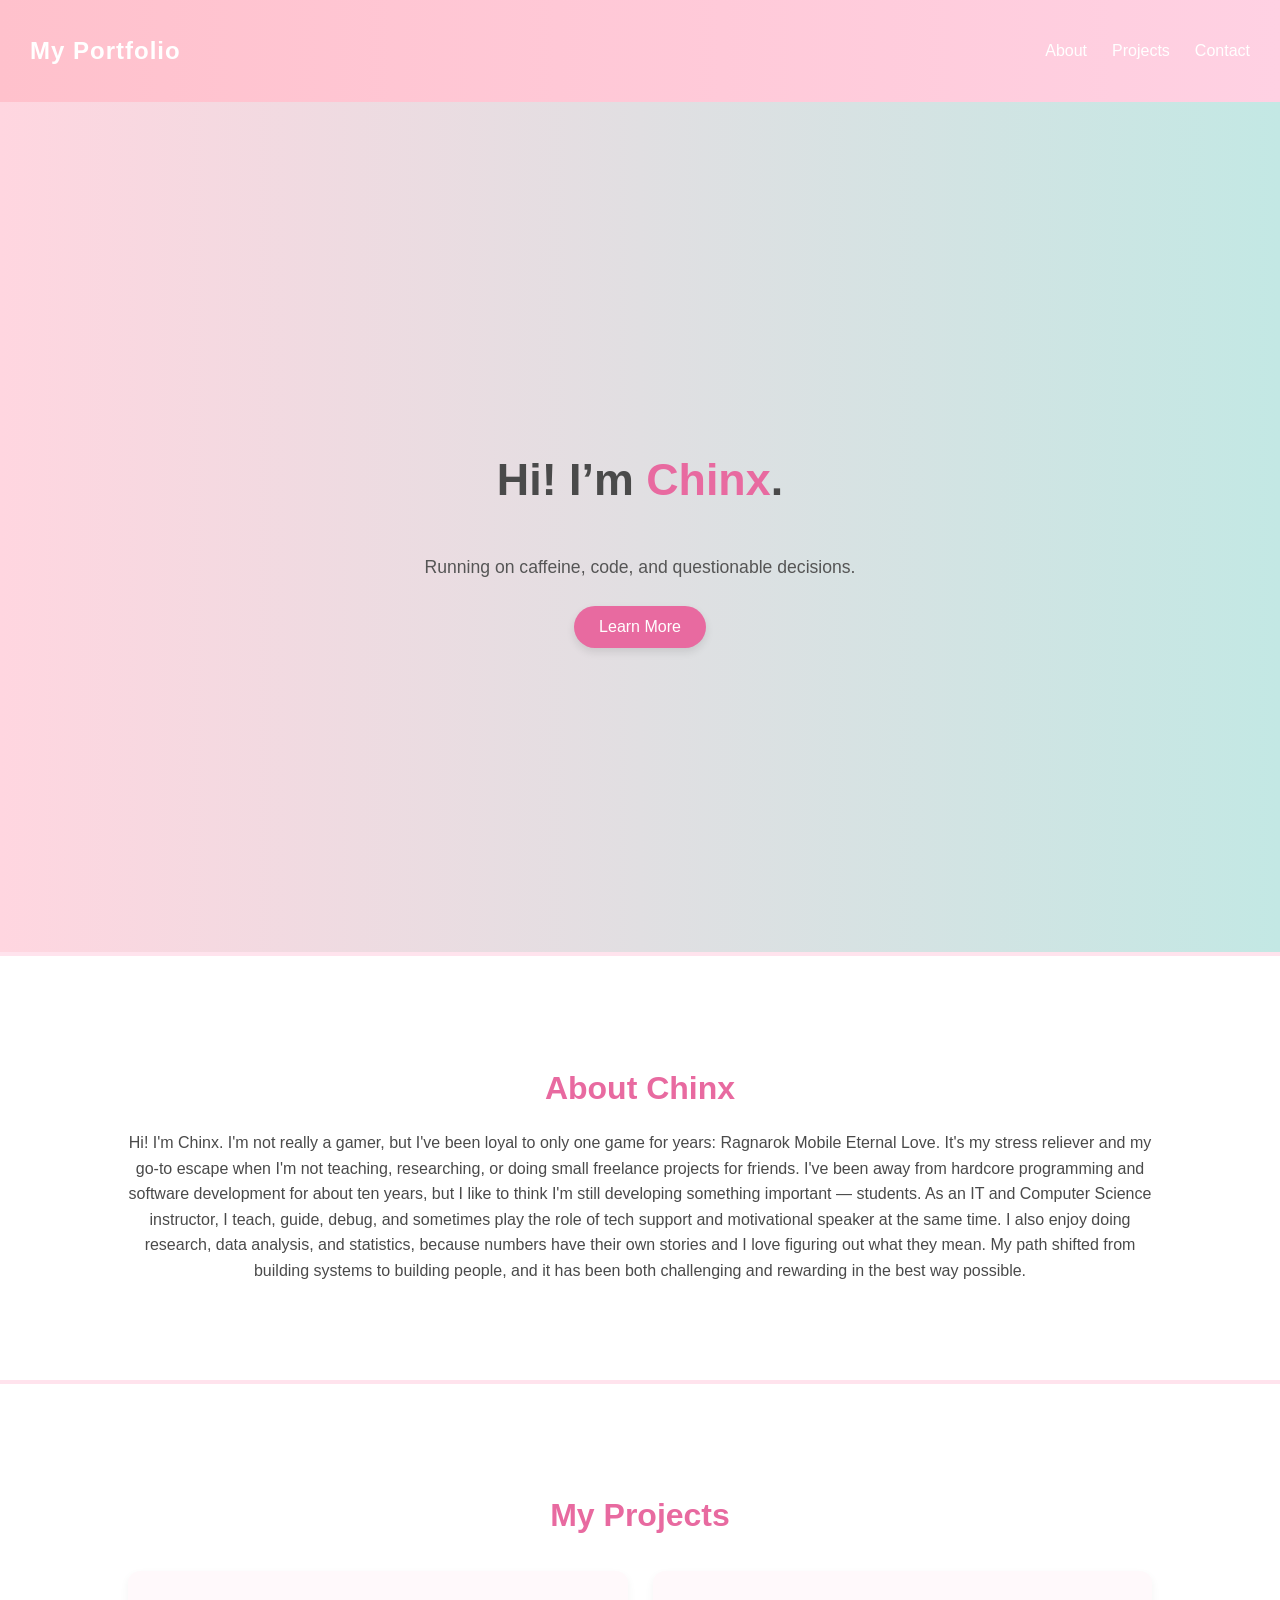
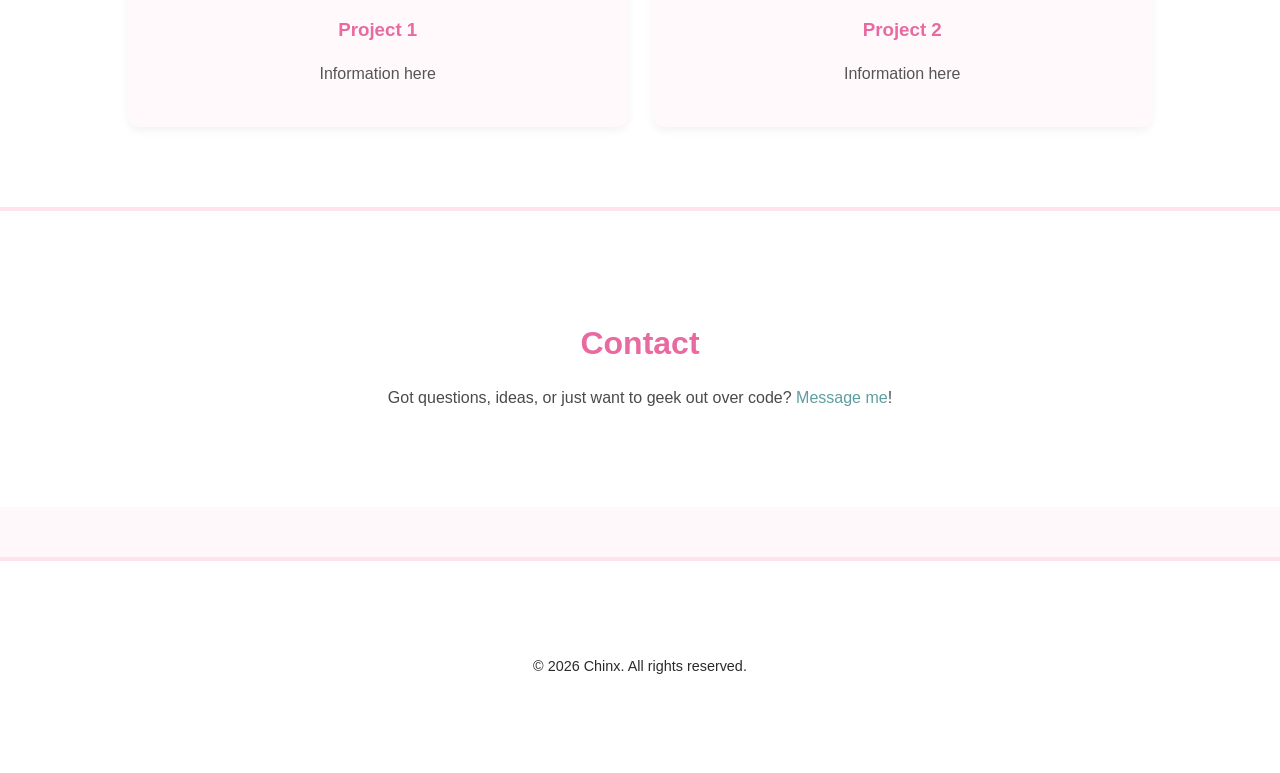
==== index.html @ e3d786d7 "initial commit" ====
<!DOCTYPE html>
<html lang="en">
<head>
  <meta charset="utf-8" />
  <meta name="viewport" content="width=device-width, initial-scale=1" />
  <title>Chinx • Portfolio</title>
  <link rel="stylesheet" href="style.css" />
</head>
<body>

  <nav class="navbar">
    <h1 class="brand">My Portfolio</h1>
      <ul class="nav-links">
        <li><a href="#about">About</a></li>
        <li><a href="#projects">Projects</a></li>
        <li><a href="#contact">Contact</a></li>
      </ul>
  </nav>

  <main id="main">
    <!-- Hero -->
    <section id="hero" class="hero">
      <div class="hero-content">
        <h1 id="hero-title">Hi! I’m <span class="accent">Chinx</span>.</h1>
        <p>Running on caffeine, code, and questionable decisions.</p>
        <button>Learn More</button>
      </div>
    </section>

    <!-- About -->
    <section id="about" class="section">
      <h2 id="about-title">About Chinx</h2>
      <p>Hi! I'm Chinx. I'm not really a gamer, but I've been loyal to only one game for years: Ragnarok Mobile Eternal Love.
        It's my stress reliever and my go-to escape when I'm not teaching, researching, or doing small freelance projects for
        friends. I've been away from hardcore programming and software development for about ten years, but I like to think
        I'm still developing something important — students. As an IT and Computer Science instructor, I teach, guide, debug,
        and sometimes play the role of tech support and motivational speaker at the same time. I also enjoy doing research,
        data analysis, and statistics, because numbers have their own stories and I love figuring out what they mean. My path
        shifted from building systems to building people, and it has been both challenging and rewarding in the best way possible.</p>
    </section>

<!--Projects-->
<section id="projects" class="section">
  <h2>My Projects</h2>
  <div class="project-grid">
    <div class="project-card">
      <h3>Project 1</h3>
      <p>Information here</p>
    </div>
    <div class="project-card">
      <h3>Project 2</h3>
      <p>Information here</p>
    </div>
  </div>
</section>

    <!-- Contact -->
    <section id="contact" class="section">
      <h2 id="contact-title">Contact</h2>
      <p>Got questions, ideas, or just want to geek out over code? <a href="mailto:chinx026@gmail.com">Message me</a>!</p>
    </section>
  </main>

  <footer class="section" role="contentinfo">
    <p>&copy; <span id="year"></span> Chinx. All rights reserved.</p>
  </footer>

  <!-- Footer -->
  <script>
    // tiny enhancement: current year in footer
    document.getElementById('year').textContent = new Date().getFullYear();
  </script>
</body>
</html>
---- style.css ----
body {
  font-family: "Poppins", Arial, sans-serif;
  line-height: 1.6;
  background-color: #FFF8FB; 
  color: #4A4A4A;
  margin: 0;
}

/* NAVBAR */
.navbar {
  display: flex;
  justify-content: space-between;
  align-items: center;
  padding: 12px 30px;
  background: linear-gradient(to right, #FFC1CC, #FFD1E3); 
  color: #fff;
  box-shadow: 0 2px 6px rgba(0,0,0,0.1);
}

.brand {
  font-size: 1.5rem;
  color: #fff;
  font-weight: 700;
  letter-spacing: 1px;
}

.nav-links {
  list-style: none;
  display: flex;
  gap: 25px;
  margin: 0;
}

.nav-links a {
  color: #fff;
  text-decoration: none;
  font-weight: 500;
  transition: color 0.3s;
}

.nav-links a:hover {
  color: #FFF5BA; 
}

/* HERO SECTION */
.hero {
  height: 90vh;
  display: flex;
  justify-content: center;
  align-items: center;
  background: linear-gradient(to right, #FFD6E0, #C3E8E4); 
  text-align: center;
  color: #4A4A4A;
  padding: 20px;
}

.hero-content h1 {
  font-size: 2.8rem;
  color: #4A4A4A;
}

.accent {
  color: #E86AA0; 
}

.hero-content p {
  font-size: 1.1rem;
  margin: 10px 0 25px;
  color: #555;
}

.hero-content button {
  background-color: #E86AA0;
  color: #fff;
  border: none;
  border-radius: 30px;
  padding: 12px 25px;
  font-size: 1rem;
  cursor: pointer;
  transition: all 0.3s;
  box-shadow: 0 4px 8px rgba(0,0,0,0.1);
}

.hero-content button:hover {
  background-color: #FF8FB1;
  transform: scale(1.05);
}

/* SECTION STYLING */
.section {
  padding: 80px 10%;
  text-align: center;
  background-color: #fff;
  border-top: 4px solid #FFE3ED;
}

.section h2 {
  color: #E86AA0;
  font-size: 2rem;
  margin-bottom: 15px;
}

.section a {
	color:cadetblue;
	text-decoration: none;
}

/* PROJECT GRID */
.project-grid {
  display: grid;
  grid-template-columns: repeat(auto-fit, minmax(250px, 1fr));
  gap: 25px;
  margin-top: 30px;
}

.project-card {
  background: #FFF9FB;
  padding: 25px;
  border-radius: 12px;
  box-shadow: 0 4px 10px rgba(0, 0, 0, 0.05);
  transition: all 0.3s ease;
}

.project-card:hover {
  transform: translateY(-6px);
  box-shadow: 0 8px 20px rgba(0, 0, 0, 0.1);
}

.project-card h3 {
  color: #E86AA0;
  margin-bottom: 10px;
}

.project-card p {
  color: #555;
}

/* FOOTER */
footer {
  background-color: #FFC1CC;
  color: #2c2b2b;
  text-align: center;
  padding: 20px 0;
  font-size: 0.9rem;
  margin-top: 50px;
}
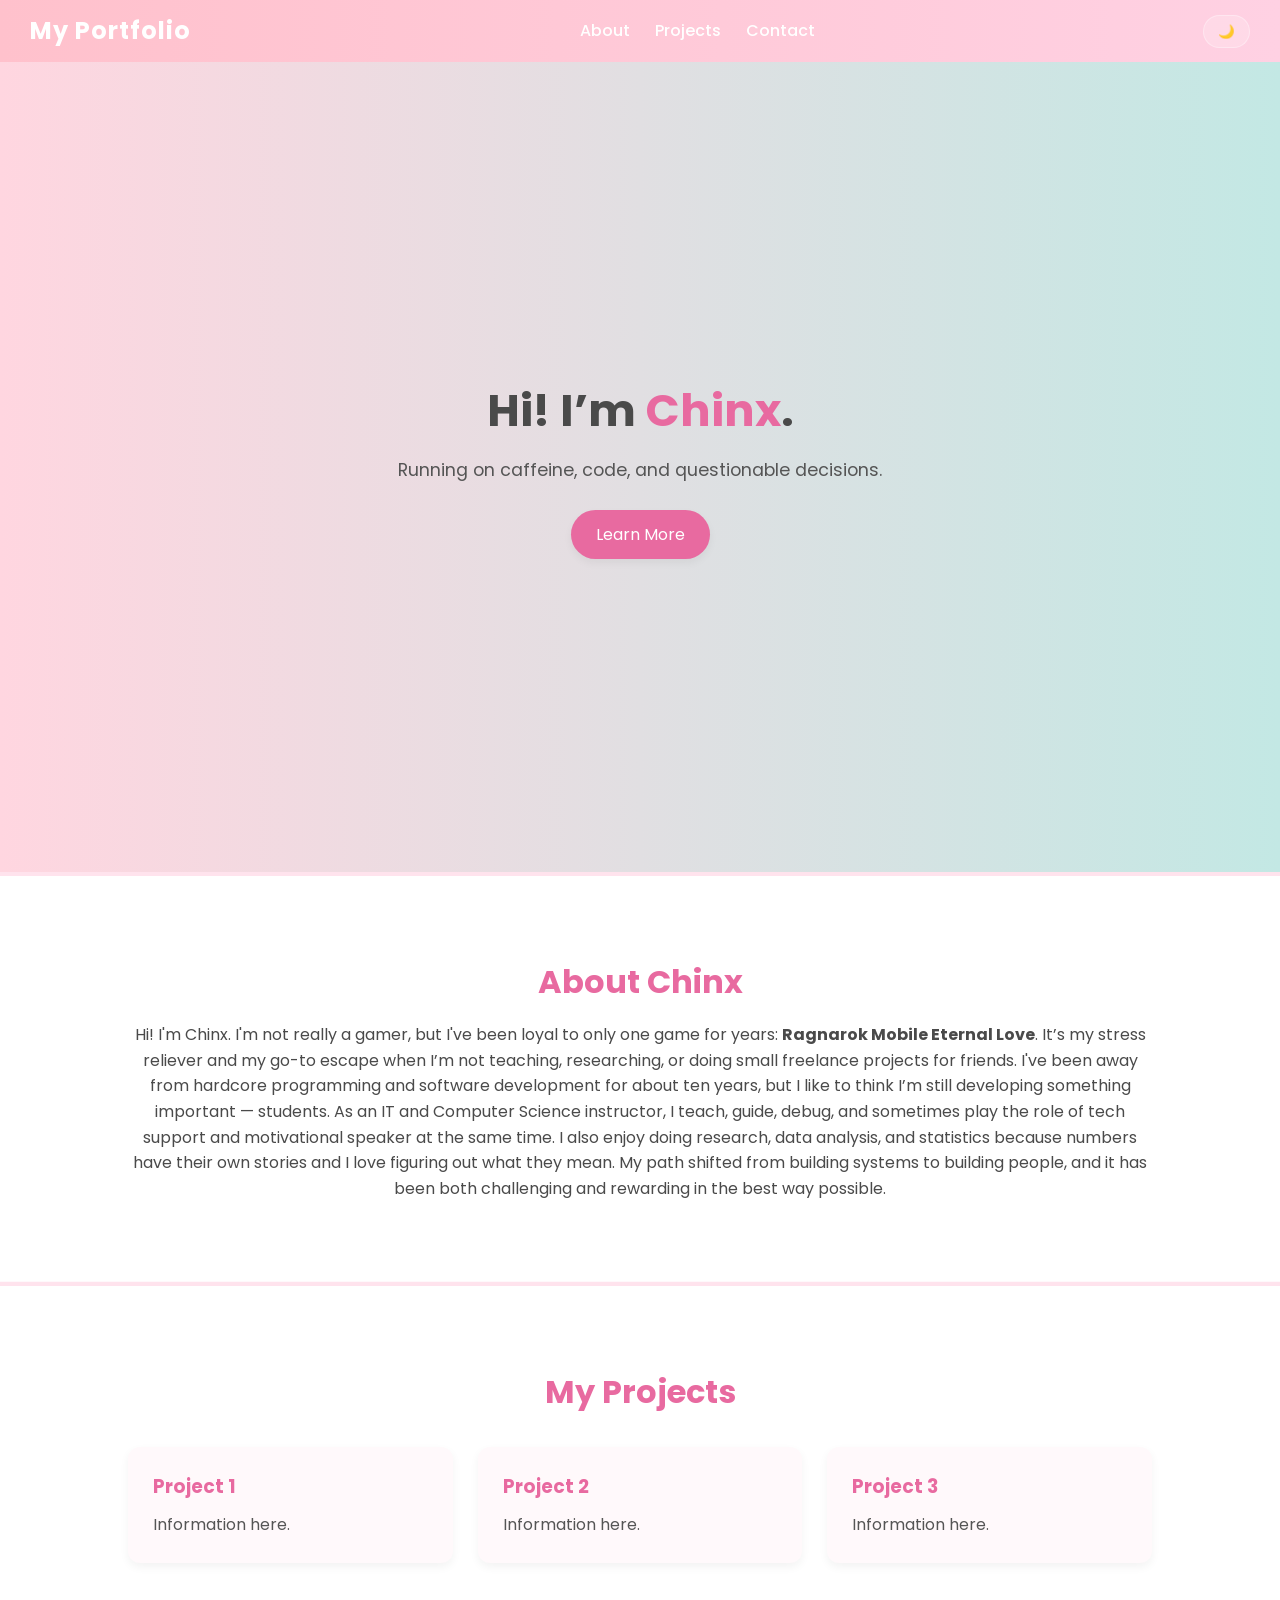
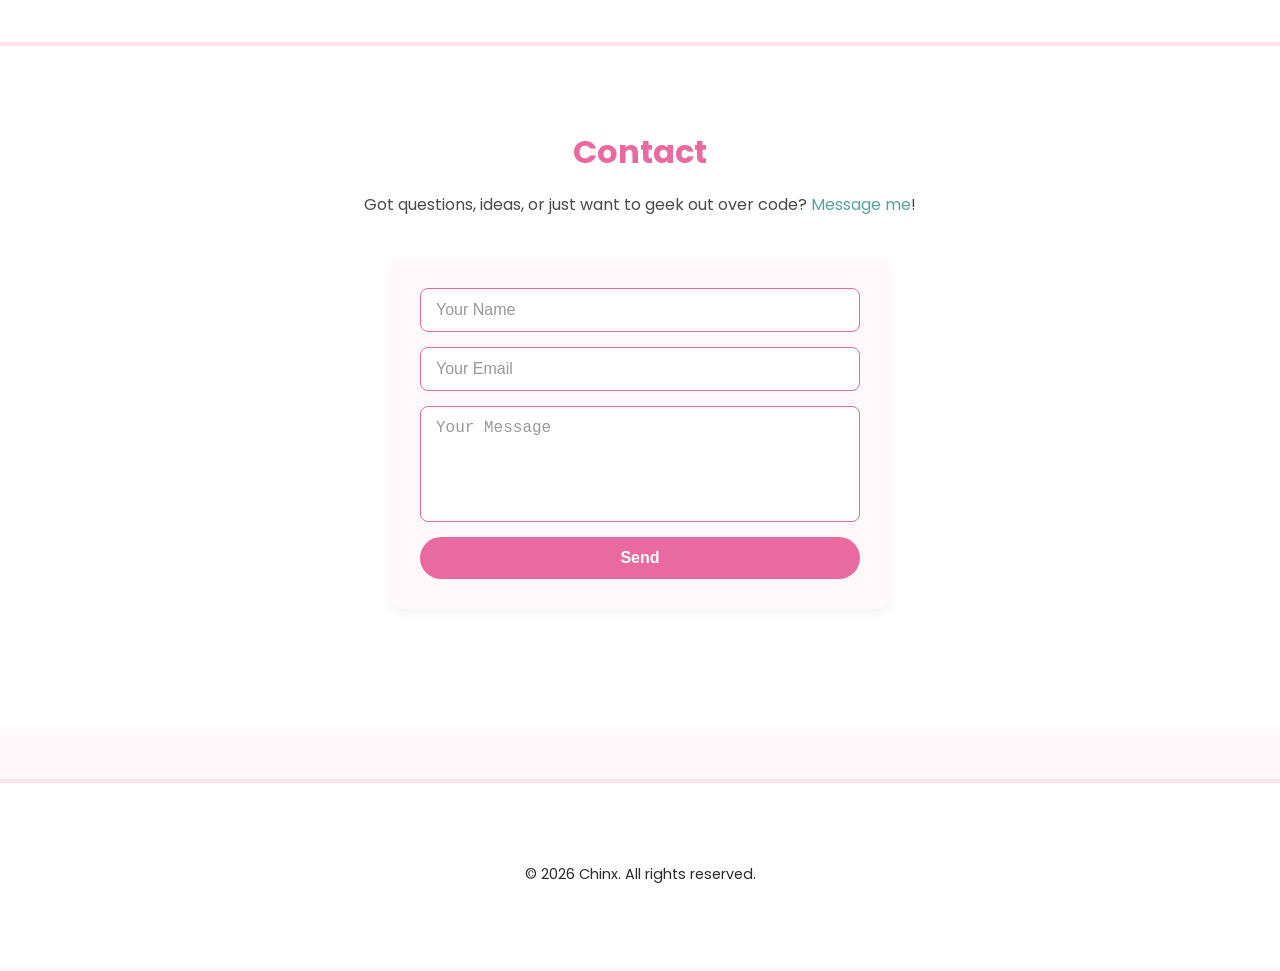
==== commit 1dc32844: "Updates as of 101825" ====
--- a/index.html
+++ b/index.html
@@ -5,70 +5,129 @@
   <meta name="viewport" content="width=device-width, initial-scale=1" />
   <title>Chinx • Portfolio</title>
   <link rel="stylesheet" href="style.css" />
+  <script src="script.js"></script>
+
+  <!-- Optional: Google Fonts for a softer aesthetic -->
+  <link href="https://fonts.googleapis.com/css2?family=Poppins:wght@400;500;600;700&display=swap" rel="stylesheet">
 </head>
 <body>
 
+  <!-- Navbar -->
   <nav class="navbar">
     <h1 class="brand">My Portfolio</h1>
-      <ul class="nav-links">
-        <li><a href="#about">About</a></li>
-        <li><a href="#projects">Projects</a></li>
-        <li><a href="#contact">Contact</a></li>
-      </ul>
+    <ul class="nav-links">
+      <li><a href="#about">About</a></li>
+      <li><a href="#projects">Projects</a></li>
+      <li><a href="#contact">Contact</a></li>
+    </ul>
+    <button id="themeToggle" class="theme-btn" aria-label="Toggle light and dark theme">🌙</button>
   </nav>
 
   <main id="main">
     <!-- Hero -->
-    <section id="hero" class="hero">
+    <section id="hero" class="hero fade-in">
       <div class="hero-content">
         <h1 id="hero-title">Hi! I’m <span class="accent">Chinx</span>.</h1>
         <p>Running on caffeine, code, and questionable decisions.</p>
-        <button>Learn More</button>
+        <a href="#about" class="btn">Learn More</a>
       </div>
     </section>
 
     <!-- About -->
-    <section id="about" class="section">
+    <section id="about" class="section fade-in">
       <h2 id="about-title">About Chinx</h2>
-      <p>Hi! I'm Chinx. I'm not really a gamer, but I've been loyal to only one game for years: Ragnarok Mobile Eternal Love.
-        It's my stress reliever and my go-to escape when I'm not teaching, researching, or doing small freelance projects for
-        friends. I've been away from hardcore programming and software development for about ten years, but I like to think
-        I'm still developing something important — students. As an IT and Computer Science instructor, I teach, guide, debug,
-        and sometimes play the role of tech support and motivational speaker at the same time. I also enjoy doing research,
-        data analysis, and statistics, because numbers have their own stories and I love figuring out what they mean. My path
-        shifted from building systems to building people, and it has been both challenging and rewarding in the best way possible.</p>
+      <p>
+        Hi! I'm Chinx. I'm not really a gamer, but I've been loyal to only one game for years:
+        <strong>Ragnarok Mobile Eternal Love</strong>. It’s my stress reliever and my go-to escape when I’m not teaching,
+        researching, or doing small freelance projects for friends. I've been away from hardcore programming and software
+        development for about ten years, but I like to think I’m still developing something important — students.
+        As an IT and Computer Science instructor, I teach, guide, debug, and sometimes play the role of tech support and
+        motivational speaker at the same time. I also enjoy doing research, data analysis, and statistics because numbers
+        have their own stories and I love figuring out what they mean. My path shifted from building systems to building
+        people, and it has been both challenging and rewarding in the best way possible.
+      </p>
     </section>
 
-<!--Projects-->
-<section id="projects" class="section">
-  <h2>My Projects</h2>
-  <div class="project-grid">
-    <div class="project-card">
-      <h3>Project 1</h3>
-      <p>Information here</p>
-    </div>
-    <div class="project-card">
-      <h3>Project 2</h3>
-      <p>Information here</p>
-    </div>
-  </div>
-</section>
+    <!-- Projects -->
+    <section id="projects" class="section fade-in">
+      <h2>My Projects</h2>
+      <div class="projects-grid">
+        <div class="project-card">
+          <h3>Project 1</h3>
+          <p>Information here.</p>
+        </div>
+        <div class="project-card">
+          <h3>Project 2</h3>
+          <p>Information here.</p>
+        </div>
+        <div class="project-card">
+          <h3>Project 3</h3>
+          <p>Information here.</p>
+        </div>
+      </div>
+    </section>
 
     <!-- Contact -->
-    <section id="contact" class="section">
+    <section id="contact" class="section fade-in">
       <h2 id="contact-title">Contact</h2>
-      <p>Got questions, ideas, or just want to geek out over code? <a href="mailto:chinx026@gmail.com">Message me</a>!</p>
+      <p>Got questions, ideas, or just want to geek out over code? 
+        <a href="mailto:chinx026@gmail.com">Message me</a>!</p>
+
+      <form id="contactForm">
+        <input type="text" placeholder="Your Name" required />
+        <input type="email" placeholder="Your Email" required />
+        <textarea placeholder="Your Message" rows="5" required></textarea>
+        <button type="submit">Send</button>
+      </form>
     </section>
   </main>
 
-  <footer class="section" role="contentinfo">
+  <!-- Footer -->
+  <footer class="section fade-in">
     <p>&copy; <span id="year"></span> Chinx. All rights reserved.</p>
   </footer>
 
-  <!-- Footer -->
+  <!-- Scripts -->
   <script>
-    // tiny enhancement: current year in footer
+    // Display current year in footer
     document.getElementById('year').textContent = new Date().getFullYear();
+
+    // Fade-in animation on scroll
+    const faders = document.querySelectorAll('.fade-in');
+    window.addEventListener('scroll', () => {
+      faders.forEach(el => {
+        const rect = el.getBoundingClientRect();
+        if (rect.top < window.innerHeight - 100) el.classList.add('show');
+      });
+    });
+
+    // Theme toggle (light/dark)
+    const toggleBtn = document.getElementById('themeToggle');
+    toggleBtn.addEventListener('click', () => {
+      document.body.classList.toggle('dark-theme');
+      toggleBtn.textContent = document.body.classList.contains('dark-theme') ? '☀️' : '🌙';
+    });
   </script>
 </body>
+<script>
+  // Apply saved theme on load
+  const savedTheme = localStorage.getItem('theme'); // 'dark' | 'light' | null
+  if (savedTheme === 'dark') document.body.classList.add('dark');
+
+  // Button label/icon
+  const themeBtn = document.getElementById('themeToggle');
+  function updateThemeButton() {
+    const dark = document.body.classList.contains('dark');
+    themeBtn.textContent = dark ? 'Light' : 'Dark';
+  }
+  updateThemeButton();
+
+  // Toggle + persist
+  themeBtn.addEventListener('click', () => {
+    document.body.classList.toggle('dark');
+    const dark = document.body.classList.contains('dark');
+    localStorage.setItem('theme', dark ? 'dark' : 'light');
+    updateThemeButton();
+  });
+</script>
 </html>
--- a/style.css
+++ b/style.css
@@ -1,9 +1,54 @@
+/* Reset */
+* {
+  margin: 0;
+  padding: 0;
+  box-sizing: border-box;
+}
+
+/* Color Variables */
+:root {
+  --bg-color: #FFF8FB;      /* blush */
+  --text-color: #4A4A4A;
+  --muted-text: #555;
+  --accent-color: #E86AA0;  /* rose */
+  --accent-hover: #FF8FB1;  /* light rose */
+  --link-color: #5aa1a1;    /* calm teal for links in sections */
+  --navbar-grad-start: #FFC1CC;
+  --navbar-grad-end:   #FFD1E3;
+  --hero-grad-start:   #FFD6E0;
+  --hero-grad-end:     #C3E8E4;
+  --card-bg: #FFF9FB;
+  --panel-bg: #FFFFFF;
+  --border-subtle: #FFE3ED;
+  --shadow-1: rgba(0,0,0,0.05);
+  --shadow-2: rgba(0,0,0,0.10);
+}
+
+/* Dark mode variables (use body.dark) */
+body.dark {
+  --bg-color: #121212;
+  --text-color: #F1F1F1;
+  --muted-text: #D0D0D0;
+  --accent-color: #ff9ac0;
+  --accent-hover: #ffb0cf;
+  --link-color: #8ad7d7;
+  --navbar-grad-start: #2a2a2a;
+  --navbar-grad-end:   #3a2f3a;
+  --hero-grad-start:   #352a33;
+  --hero-grad-end:     #1f2e30;
+  --card-bg: #1e1e1e;
+  --panel-bg: #1a1a1a;
+  --border-subtle: #2a2a2a;
+  --shadow-1: rgba(0,0,0,0.30);
+  --shadow-2: rgba(0,0,0,0.45);
+}
+
+/* Base */
 body {
   font-family: "Poppins", Arial, sans-serif;
   line-height: 1.6;
-  background-color: #FFF8FB; 
-  color: #4A4A4A;
-  margin: 0;
+  background-color: var(--bg-color);
+  color: var(--text-color);
 }
 
 /* NAVBAR */
@@ -12,9 +57,9 @@
   justify-content: space-between;
   align-items: center;
   padding: 12px 30px;
-  background: linear-gradient(to right, #FFC1CC, #FFD1E3); 
-  color: #fff;
-  box-shadow: 0 2px 6px rgba(0,0,0,0.1);
+  background: linear-gradient(to right, var(--navbar-grad-start), var(--navbar-grad-end));
+  color: #fff;
+  box-shadow: 0 2px 6px var(--shadow-2);
 }
 
 .brand {
@@ -35,78 +80,109 @@
   color: #fff;
   text-decoration: none;
   font-weight: 500;
-  transition: color 0.3s;
-}
-
-.nav-links a:hover {
-  color: #FFF5BA; 
-}
-
-/* HERO SECTION */
+  transition: color 0.25s ease;
+}
+
+.nav-links a:hover,
+.nav-links a:focus-visible {
+  color: #FFF5BA;
+  outline: none;
+}
+
+/* Optional theme button style */
+.theme-btn {
+  background: rgba(255,255,255,0.2);
+  color: #fff;
+  border: 1px solid rgba(255,255,255,0.35);
+  padding: 8px 14px;
+  border-radius: 999px;
+  cursor: pointer;
+  transition: background 0.25s ease, transform 0.2s ease;
+}
+.theme-btn:hover,
+.theme-btn:focus-visible {
+  background: rgba(255,255,255,0.3);
+  transform: translateY(-1px);
+  outline: none;
+}
+
+/* HERO */
 .hero {
-  height: 90vh;
+  min-height: 90vh;
   display: flex;
   justify-content: center;
   align-items: center;
-  background: linear-gradient(to right, #FFD6E0, #C3E8E4); 
+  background: linear-gradient(to right, var(--hero-grad-start), var(--hero-grad-end));
   text-align: center;
-  color: #4A4A4A;
+  color: var(--text-color);
   padding: 20px;
 }
 
 .hero-content h1 {
   font-size: 2.8rem;
-  color: #4A4A4A;
+  color: var(--text-color);
 }
 
 .accent {
-  color: #E86AA0; 
+  color: var(--accent-color);
 }
 
 .hero-content p {
   font-size: 1.1rem;
   margin: 10px 0 25px;
-  color: #555;
-}
-
+  color: var(--muted-text);
+}
+
+.hero-content .btn,
 .hero-content button {
-  background-color: #E86AA0;
+  background-color: var(--accent-color);
   color: #fff;
   border: none;
   border-radius: 30px;
   padding: 12px 25px;
   font-size: 1rem;
   cursor: pointer;
-  transition: all 0.3s;
-  box-shadow: 0 4px 8px rgba(0,0,0,0.1);
-}
-
-.hero-content button:hover {
-  background-color: #FF8FB1;
-  transform: scale(1.05);
-}
-
-/* SECTION STYLING */
+  transition: transform 0.25s ease, background-color 0.25s ease, box-shadow 0.25s ease;
+  box-shadow: 0 4px 8px var(--shadow-1);
+  text-decoration: none;
+  display: inline-block;
+}
+.hero-content .btn:hover,
+.hero-content button:hover,
+.hero-content .btn:focus-visible,
+.hero-content button:focus-visible {
+  background-color: var(--accent-hover);
+  transform: translateY(-1px) scale(1.03);
+  box-shadow: 0 8px 16px var(--shadow-2);
+  outline: none;
+}
+
+/* SECTIONS */
 .section {
   padding: 80px 10%;
   text-align: center;
-  background-color: #fff;
-  border-top: 4px solid #FFE3ED;
+  background-color: var(--panel-bg);
+  border-top: 4px solid var(--border-subtle);
 }
 
 .section h2 {
-  color: #E86AA0;
+  color: var(--accent-color);
   font-size: 2rem;
   margin-bottom: 15px;
 }
-
 .section a {
-	color:cadetblue;
-	text-decoration: none;
+  color: var(--link-color);
+  text-decoration: none;
+}
+.section a:hover,
+.section a:focus-visible {
+  text-decoration: underline;
+  outline: none;
 }
 
 /* PROJECT GRID */
-.project-grid {
+.project-grid,
+.projects-grid { /* support either class name */
   display: grid;
   grid-template-columns: repeat(auto-fit, minmax(250px, 1fr));
   gap: 25px;
@@ -114,33 +190,114 @@
 }
 
 .project-card {
-  background: #FFF9FB;
+  background: var(--card-bg);
   padding: 25px;
   border-radius: 12px;
-  box-shadow: 0 4px 10px rgba(0, 0, 0, 0.05);
-  transition: all 0.3s ease;
-}
-
-.project-card:hover {
+  box-shadow: 0 4px 10px var(--shadow-1);
+  transition: transform 0.25s ease, box-shadow 0.25s ease;
+  text-align: left;
+}
+.project-card:hover,
+.project-card:focus-within {
   transform: translateY(-6px);
-  box-shadow: 0 8px 20px rgba(0, 0, 0, 0.1);
-}
-
+  box-shadow: 0 8px 20px var(--shadow-2);
+}
 .project-card h3 {
-  color: #E86AA0;
+  color: var(--accent-color);
   margin-bottom: 10px;
 }
-
 .project-card p {
-  color: #555;
+  color: var(--muted-text);
+}
+
+/* CONTACT */
+form {
+  display: flex;
+  flex-direction: column;
+  gap: 15px;
+  max-width: 500px;
+  margin: 40px auto;
+  background: var(--card-bg);
+  padding: 30px;
+  border-radius: 12px;
+  box-shadow: 0 4px 10px var(--shadow-1);
+}
+
+form input,
+form textarea {
+  padding: 12px 15px;
+  border: 1.5px solid var(--accent-color);
+  border-radius: 8px;
+  font-size: 1rem;
+  color: var(--text-color);
+  background-color: #FFFFFF;
+  transition: border-color 0.25s ease, box-shadow 0.25s ease, background-color 0.25s ease;
+}
+
+/* lock textarea size only on textarea */
+form textarea { resize: none; }
+
+form input::placeholder,
+form textarea::placeholder {
+  color: #999;
+}
+
+form input:focus,
+form textarea:focus {
+  outline: none;
+  border-color: var(--accent-hover);
+  box-shadow: 0 0 5px rgba(232, 106, 160, 0.35);
+}
+
+form button {
+  background-color: var(--accent-color);
+  color: #FFF;
+  border: none;
+  border-radius: 25px;
+  padding: 12px 20px;
+  font-size: 1rem;
+  font-weight: 600;
+  cursor: pointer;
+  transition: transform 0.25s ease, background-color 0.25s ease, box-shadow 0.25s ease;
+}
+form button:hover,
+form button:focus-visible {
+  background-color: var(--accent-hover);
+  transform: translateY(-1px) scale(1.03);
+  box-shadow: 0 4px 10px rgba(255, 143, 177, 0.4);
+  outline: none;
 }
 
 /* FOOTER */
 footer {
-  background-color: #FFC1CC;
+  background: var(--navbar-grad-start);
   color: #2c2b2b;
   text-align: center;
   padding: 20px 0;
   font-size: 0.9rem;
   margin-top: 50px;
-}
+  border-top: 1px solid var(--border-subtle);
+}
+
+/* Fade-in */
+.fade-in {
+  opacity: 0;
+  transform: translateY(40px);
+  transition: opacity 0.9s cubic-bezier(0.25, 0.1, 0.25, 1), 
+              transform 0.9s cubic-bezier(0.25, 0.1, 0.25, 1);
+  will-change: opacity, transform;
+}
+.fade-in.show {
+  opacity: 1;
+  transform: translateY(0);
+}
+
+/* Reduce motion preference */
+@media (prefers-reduced-motion: reduce) {
+  .fade-in,
+  .project-card,
+  .hero-content .btn,
+  .theme-btn {
+    transition: none;
+  }
+}
